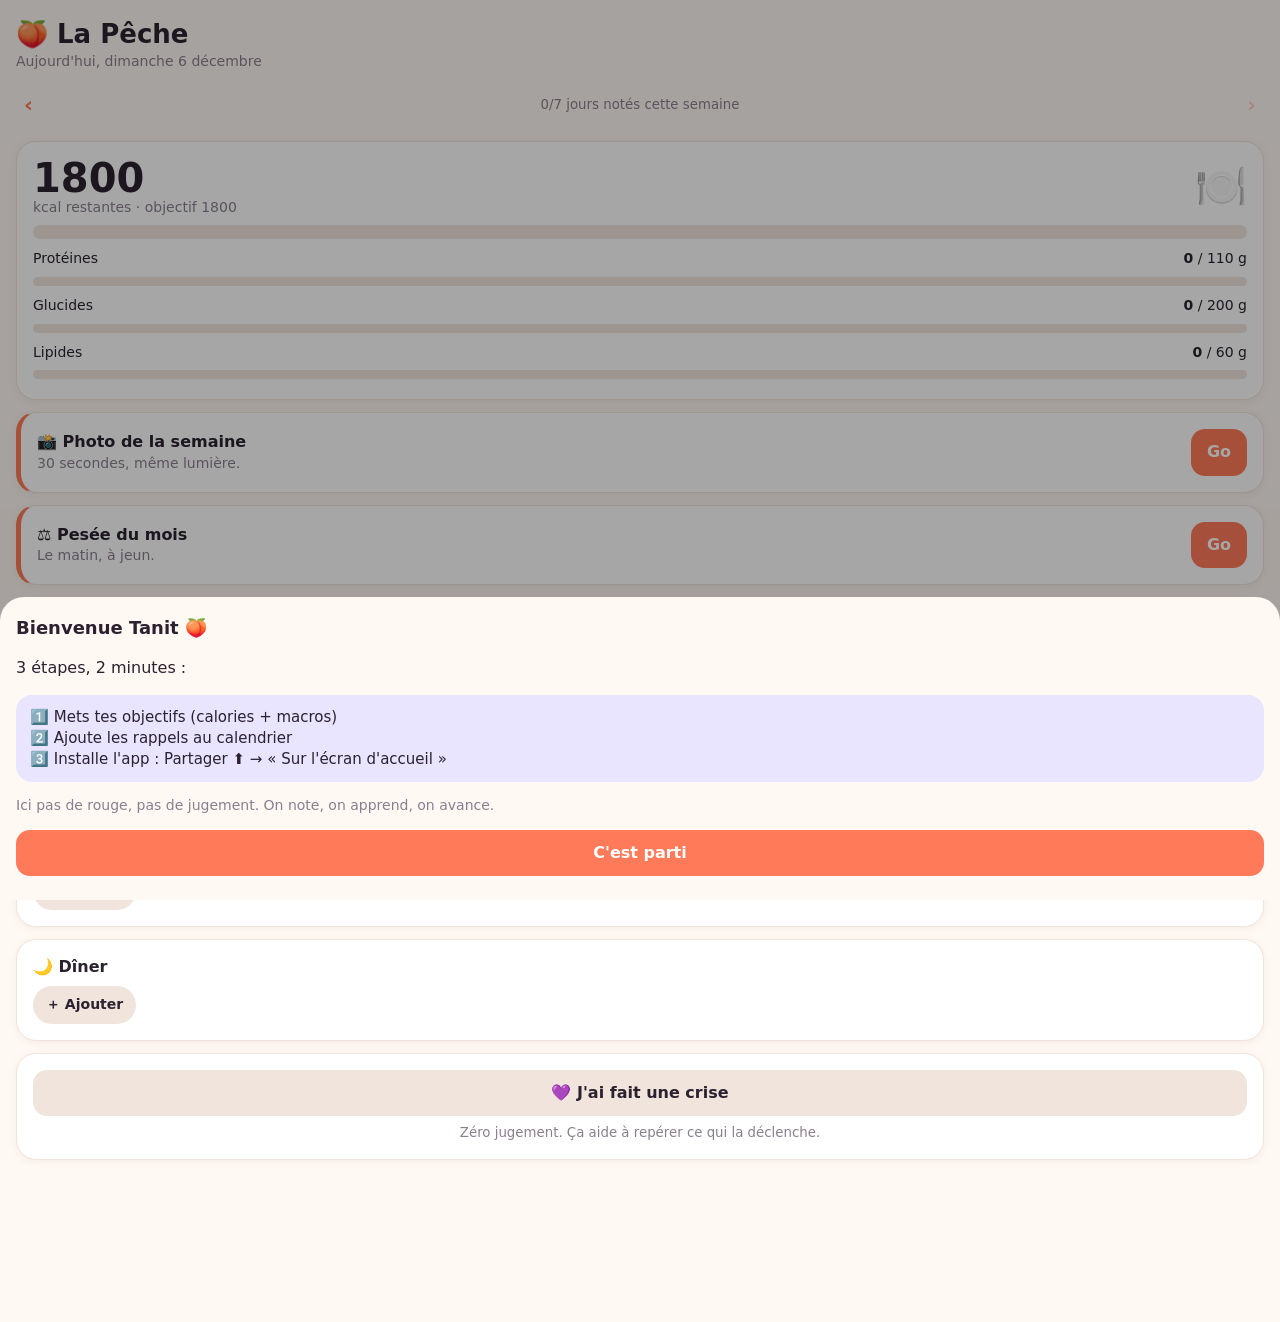
==== la-peche/index.html @ 0be888a6 "Add La Pêche: ADHD-friendly calorie and macro tracker PWA Food search via Open Food Facts, gentle we" ====
<!doctype html>
<html lang="fr">
<head>
<meta charset="utf-8">
<meta name="viewport" content="width=device-width, initial-scale=1, viewport-fit=cover">
<title>La Pêche</title>
<meta name="theme-color" content="#FF7A59">
<meta name="apple-mobile-web-app-capable" content="yes">
<meta name="mobile-web-app-capable" content="yes">
<meta name="apple-mobile-web-app-status-bar-style" content="default">
<meta name="apple-mobile-web-app-title" content="La Pêche">
<link rel="apple-touch-icon" href="icon-180.png">
<link rel="manifest" href="manifest.json">
<link rel="stylesheet" href="style.css">
</head>
<body>
<header id="top"><h1 id="title">🍑 La Pêche</h1><div id="sub"></div></header>
<main id="view"></main>

<button id="fab" aria-label="Noter un repas">＋ J'ai mangé</button>

<nav id="nav">
  <button data-tab="today" class="on">🍽️<span>Jour</span></button>
  <button data-tab="week">📅<span>Semaine</span></button>
  <button data-tab="body">📸<span>Corps</span></button>
  <button data-tab="settings">⚙️<span>Réglages</span></button>
</nav>

<div id="sheet" class="sheet hidden"><div class="sheet-in" id="sheetIn"></div></div>
<div id="toast" class="hidden"></div>
<canvas id="confetti"></canvas>
<script src="app.js"></script>
</body>
</html>
---- la-peche/style.css ----
:root{
  --bg:#FFF8F3; --card:#fff; --ink:#2B2230; --mute:#8A7F8E; --line:#F0E4DC;
  --peach:#FF7A59; --peach2:#FFB38A; --green:#4CAF7A; --lav:#9C8CF0; --lav2:#E9E4FF;
  --p:#5B8DEF; --f:#F2B33D; --c:#4CAF7A;
}
@media (prefers-color-scheme: dark){
  :root{ --bg:#1B1720; --card:#262130; --ink:#F4EEF6; --mute:#A79DAD; --line:#352E40; --lav2:#352F55; }
}
*{box-sizing:border-box;-webkit-tap-highlight-color:transparent}
html,body{margin:0;background:var(--bg);color:var(--ink);font:16px/1.4 -apple-system,BlinkMacSystemFont,"SF Pro Text",system-ui,sans-serif}
body{padding:env(safe-area-inset-top) 0 calc(150px + env(safe-area-inset-bottom))}
header{padding:16px 16px 4px}
h1{margin:0;font-size:26px}
#sub{color:var(--mute);font-size:14px}
main{padding:0 16px}
h2{font-size:18px;margin:22px 0 8px}
.card{background:var(--card);border-radius:20px;padding:16px;margin:12px 0;box-shadow:0 2px 10px rgba(0,0,0,.05);border:1px solid var(--line)}
.big{font-size:40px;font-weight:800;line-height:1}
.mute{color:var(--mute);font-size:14px}
.row{display:flex;align-items:center;gap:10px}
.between{justify-content:space-between}
.wrap{flex-wrap:wrap}
.bar{height:14px;background:var(--line);border-radius:99px;overflow:hidden;margin:8px 0 4px}
.bar>i{display:block;height:100%;border-radius:99px;background:var(--peach);transition:width .6s}
.bar.over>i{background:var(--lav)}
.bar.s{height:9px}
.macro{margin-top:10px}
.macro .lbl{display:flex;justify-content:space-between;font-size:14px}
.msg{background:var(--lav2);border-radius:16px;padding:12px 14px;margin:10px 0;font-size:15px}
.msg.warm{background:#FFE9DE;color:#2B2230}
.todo{border-left:5px solid var(--peach)}
button,.btn{font:inherit;border:0;border-radius:14px;padding:12px 16px;background:var(--peach);color:#fff;font-weight:700;cursor:pointer}
.btn2{background:var(--line);color:var(--ink)}
.btn3{background:transparent;color:var(--peach);padding:8px}
.full{width:100%}
#fab{position:fixed;left:16px;right:16px;bottom:calc(76px + env(safe-area-inset-bottom));font-size:19px;padding:16px;border-radius:20px;box-shadow:0 6px 20px rgba(255,122,89,.45);z-index:5}
#nav{position:fixed;left:0;right:0;bottom:0;display:flex;background:var(--card);border-top:1px solid var(--line);padding-bottom:env(safe-area-inset-bottom);z-index:6}
#nav button{flex:1;background:none;color:var(--mute);font-size:22px;padding:8px 0;border-radius:0;display:flex;flex-direction:column;align-items:center;font-weight:600}
#nav button span{font-size:11px}
#nav button.on{color:var(--peach)}
.item{display:flex;justify-content:space-between;align-items:center;padding:10px 0;border-bottom:1px solid var(--line);gap:8px}
.item:last-child{border:0}
.item .n{font-weight:600}
.del{background:none;color:var(--mute);padding:4px 8px;font-size:18px}
input,select,textarea{font:inherit;width:100%;padding:13px;border-radius:14px;border:1px solid var(--line);background:var(--bg);color:var(--ink);font-size:16px}
label{display:block;font-size:14px;color:var(--mute);margin:10px 0 4px}
.chips{display:flex;gap:8px;flex-wrap:wrap;margin:8px 0}
.chip{background:var(--line);color:var(--ink);padding:9px 13px;border-radius:99px;font-weight:600;font-size:14px}
.chip.on{background:var(--peach);color:#fff}
.sheet{position:fixed;inset:0;background:rgba(0,0,0,.35);z-index:20;display:flex;align-items:flex-end}
.sheet-in{background:var(--bg);width:100%;max-height:92vh;overflow:auto;border-radius:24px 24px 0 0;padding:18px 16px calc(24px + env(safe-area-inset-bottom))}
.hidden{display:none!important}
#toast{position:fixed;top:calc(14px + env(safe-area-inset-top));left:16px;right:16px;background:var(--ink);color:var(--bg);padding:14px;border-radius:16px;z-index:30;text-align:center;font-weight:600}
#confetti{position:fixed;inset:0;pointer-events:none;z-index:40;width:100%;height:100%}
.grid2{display:grid;grid-template-columns:1fr 1fr;gap:10px}
.grid4{display:grid;grid-template-columns:repeat(4,1fr);gap:8px}
.week{display:flex;gap:6px;align-items:flex-end;height:130px;margin-top:10px}
.week div{flex:1;display:flex;flex-direction:column;align-items:center;justify-content:flex-end;height:100%;font-size:12px;color:var(--mute)}
.week i{width:100%;border-radius:8px 8px 4px 4px;background:var(--peach2);display:block;min-height:3px}
.week i.over{background:var(--lav)}
.week i.today{background:var(--peach)}
.dots{display:flex;gap:6px;justify-content:center;margin:6px 0}
.dots b{width:30px;height:30px;border-radius:50%;background:var(--line);display:flex;align-items:center;justify-content:center;font-size:13px}
.dots b.ok{background:var(--green);color:#fff}
.photos{display:grid;grid-template-columns:repeat(3,1fr);gap:6px}
.photos img{width:100%;aspect-ratio:3/4;object-fit:cover;border-radius:12px}
.cmp{position:relative;width:100%;aspect-ratio:3/4;overflow:hidden;border-radius:16px;background:#000}
.cmp img{position:absolute;inset:0;width:100%;height:100%;object-fit:contain}
.cmp .top{clip-path:inset(0 50% 0 0)}
.res{padding:10px 0;border-bottom:1px solid var(--line)}
.res:active{background:var(--line)}
.tag{font-size:12px;background:var(--lav2);border-radius:99px;padding:2px 8px;margin-left:4px}
small{color:var(--mute)}
a{color:var(--peach)}
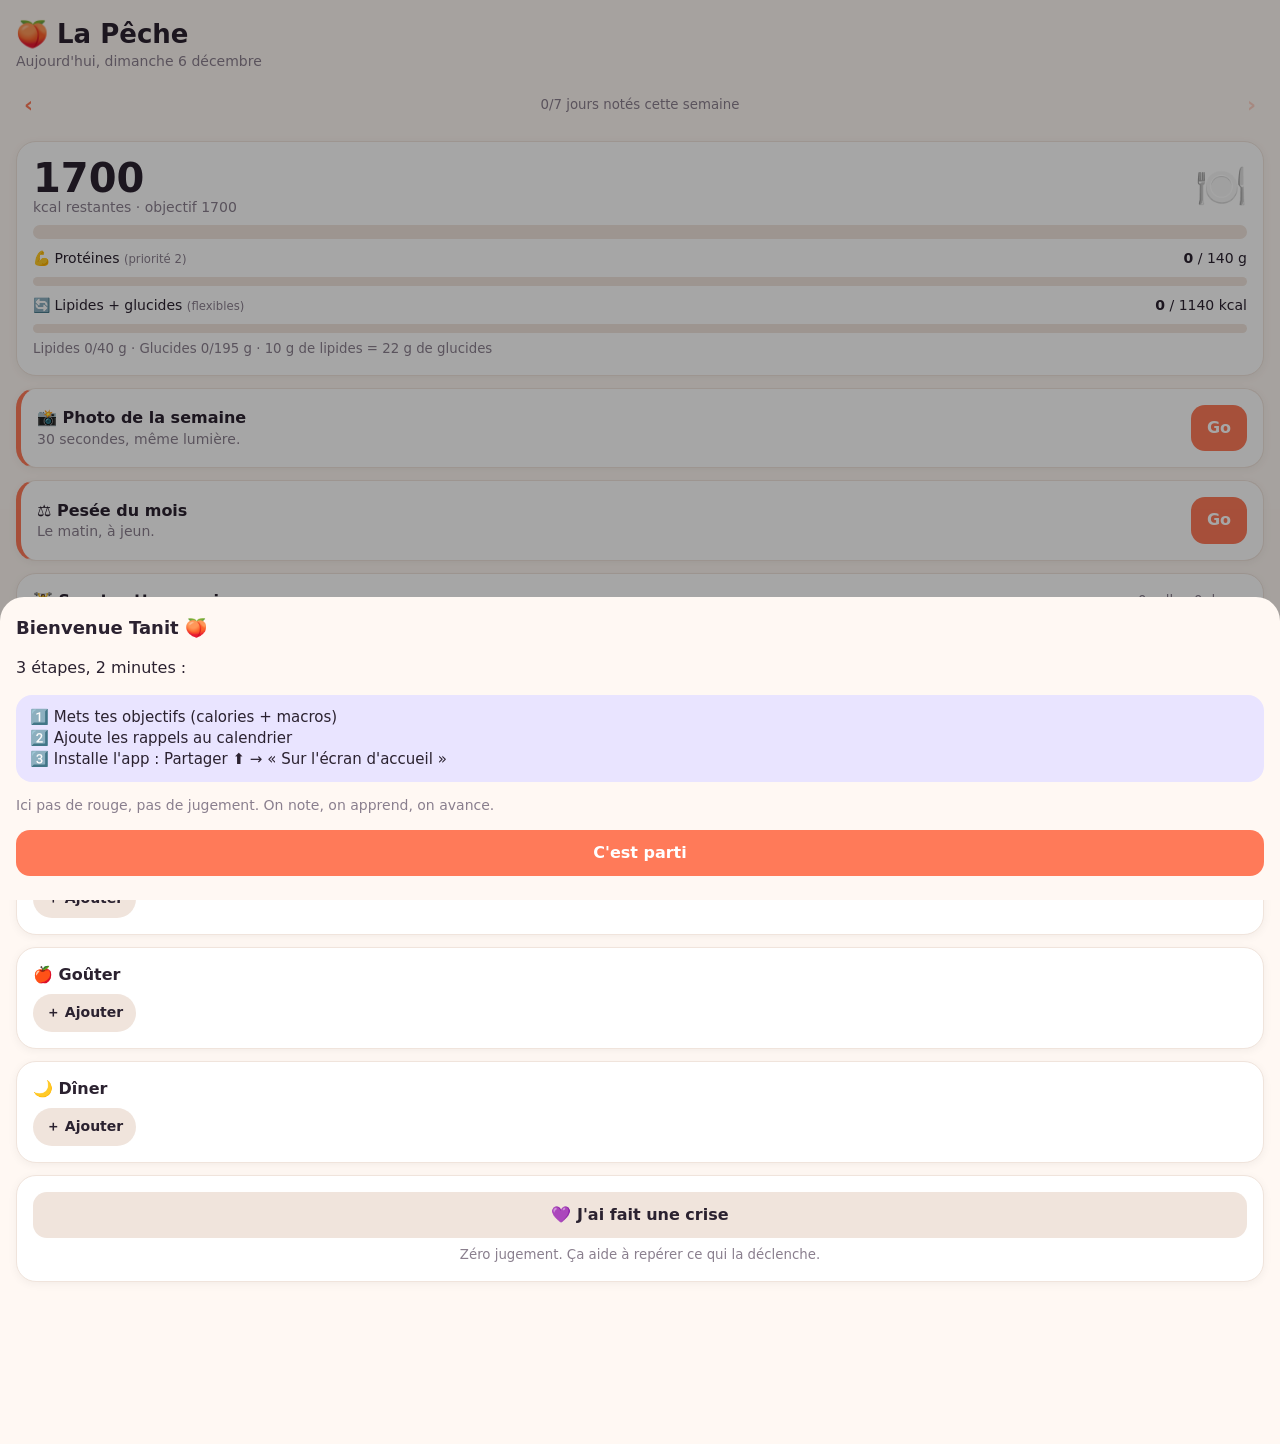
==== commit b711cf17: "La Pêche: personal targets, flexible fat/carb budget, gym tracker with rewards Co-Authored-By: Claud" ====
--- a/la-peche/index.html
+++ b/la-peche/index.html
@@ -22,6 +22,7 @@
 <nav id="nav">
   <button data-tab="today" class="on">🍽️<span>Jour</span></button>
   <button data-tab="week">📅<span>Semaine</span></button>
+  <button data-tab="sport">🏋️<span>Sport</span></button>
   <button data-tab="body">📸<span>Corps</span></button>
   <button data-tab="settings">⚙️<span>Réglages</span></button>
 </nav>
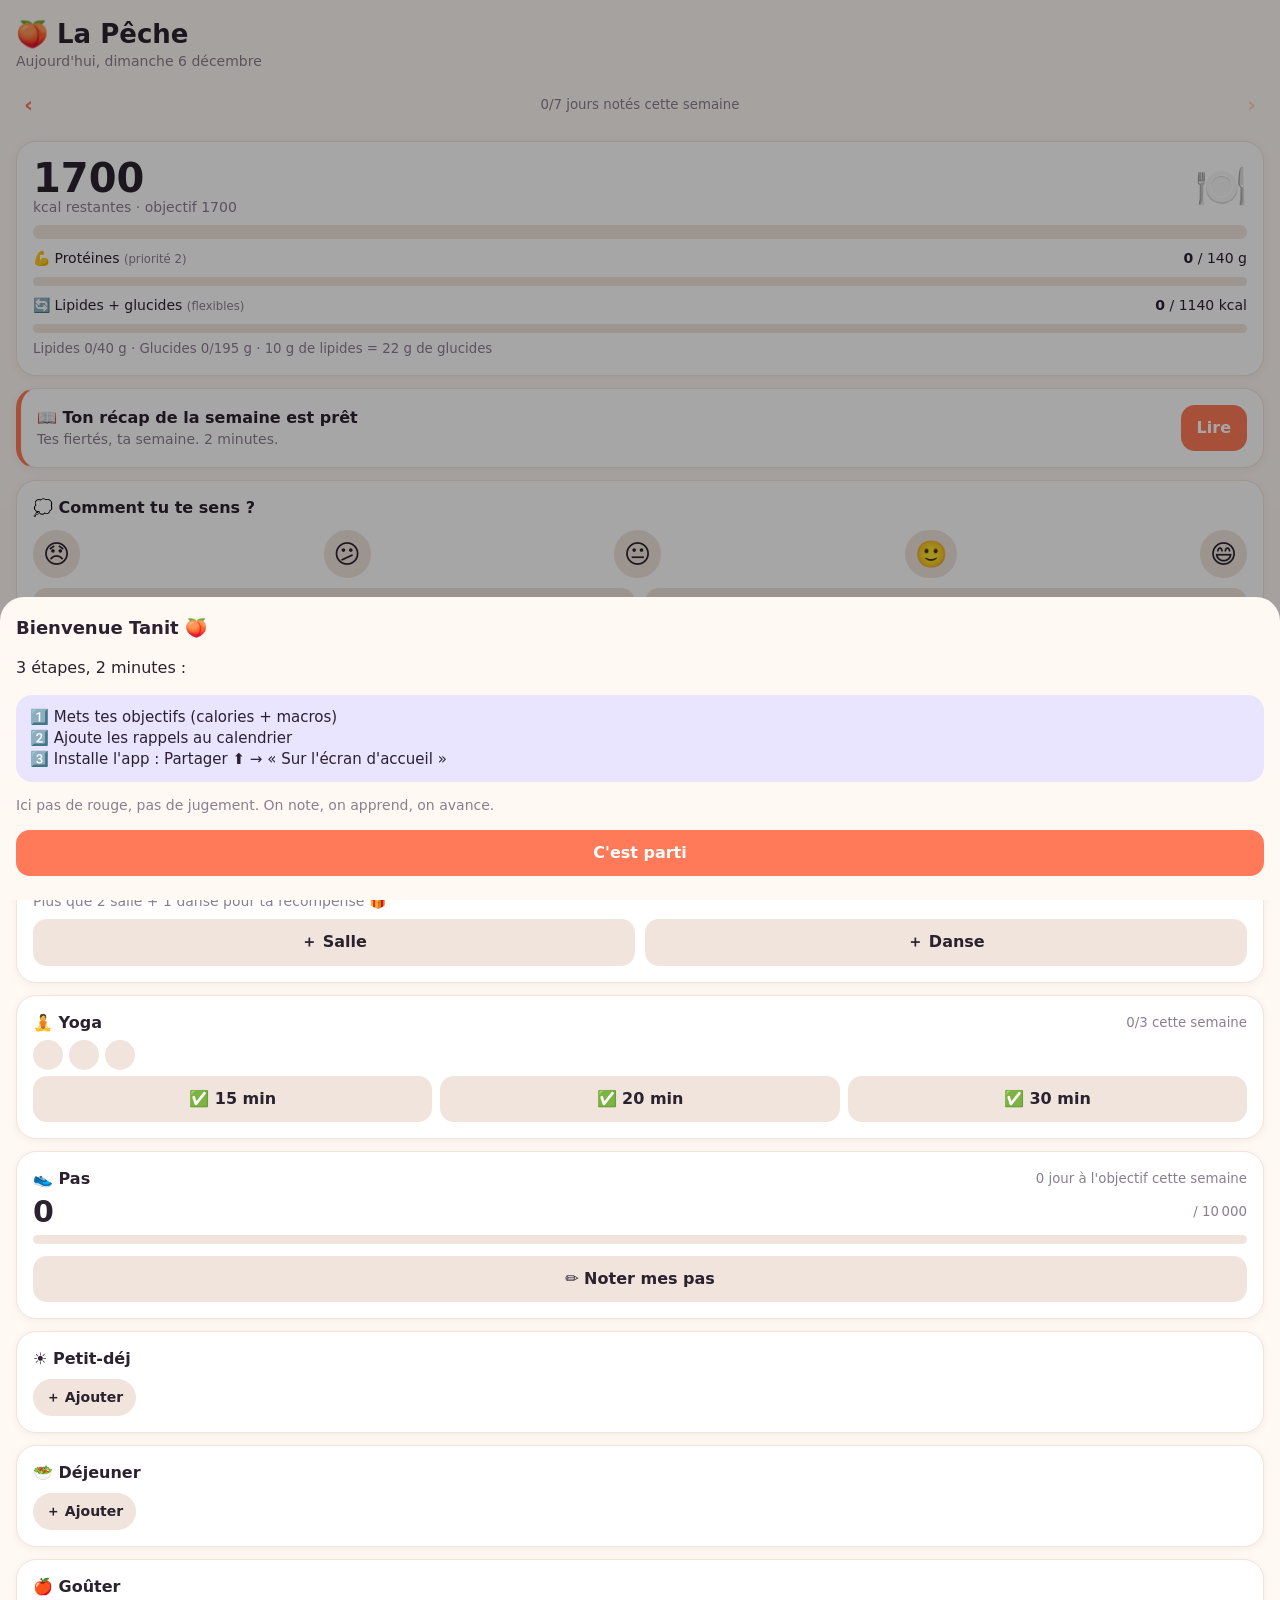
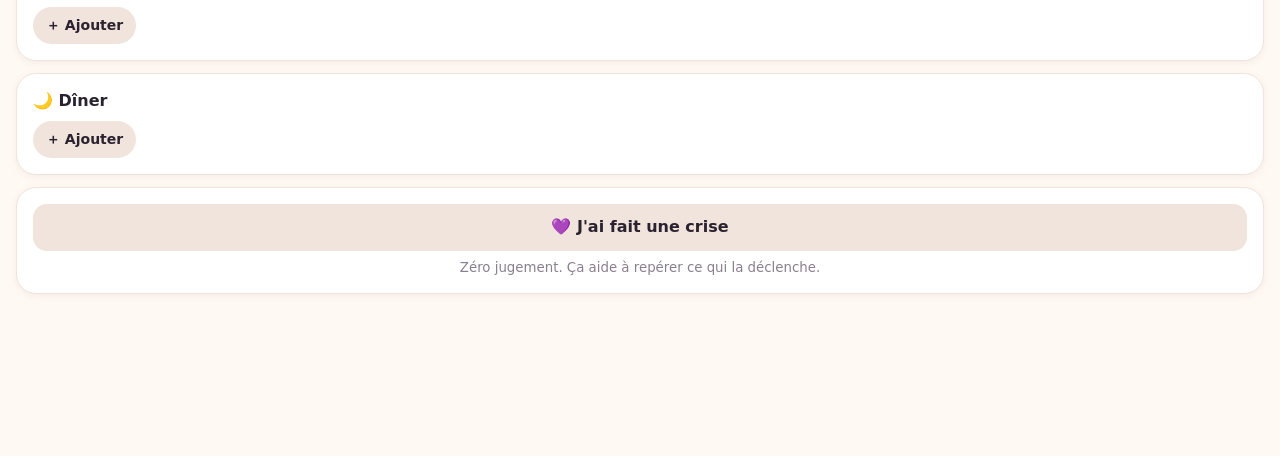
==== commit 34a47716: "La Pêche: yoga habit tracker with rewards and badges, daily steps goal Co-Authored-By: Claude Opus 5" ====
--- a/la-peche/index.html
+++ b/la-peche/index.html
@@ -22,7 +22,7 @@
 <nav id="nav">
   <button data-tab="today" class="on">🍽️<span>Jour</span></button>
   <button data-tab="week">📅<span>Semaine</span></button>
-  <button data-tab="sport">🏋️<span>Sport</span></button>
+  <button data-tab="sport">🏋️<span>Bouger</span></button>
   <button data-tab="body">📸<span>Corps</span></button>
   <button data-tab="settings">⚙️<span>Réglages</span></button>
 </nav>
